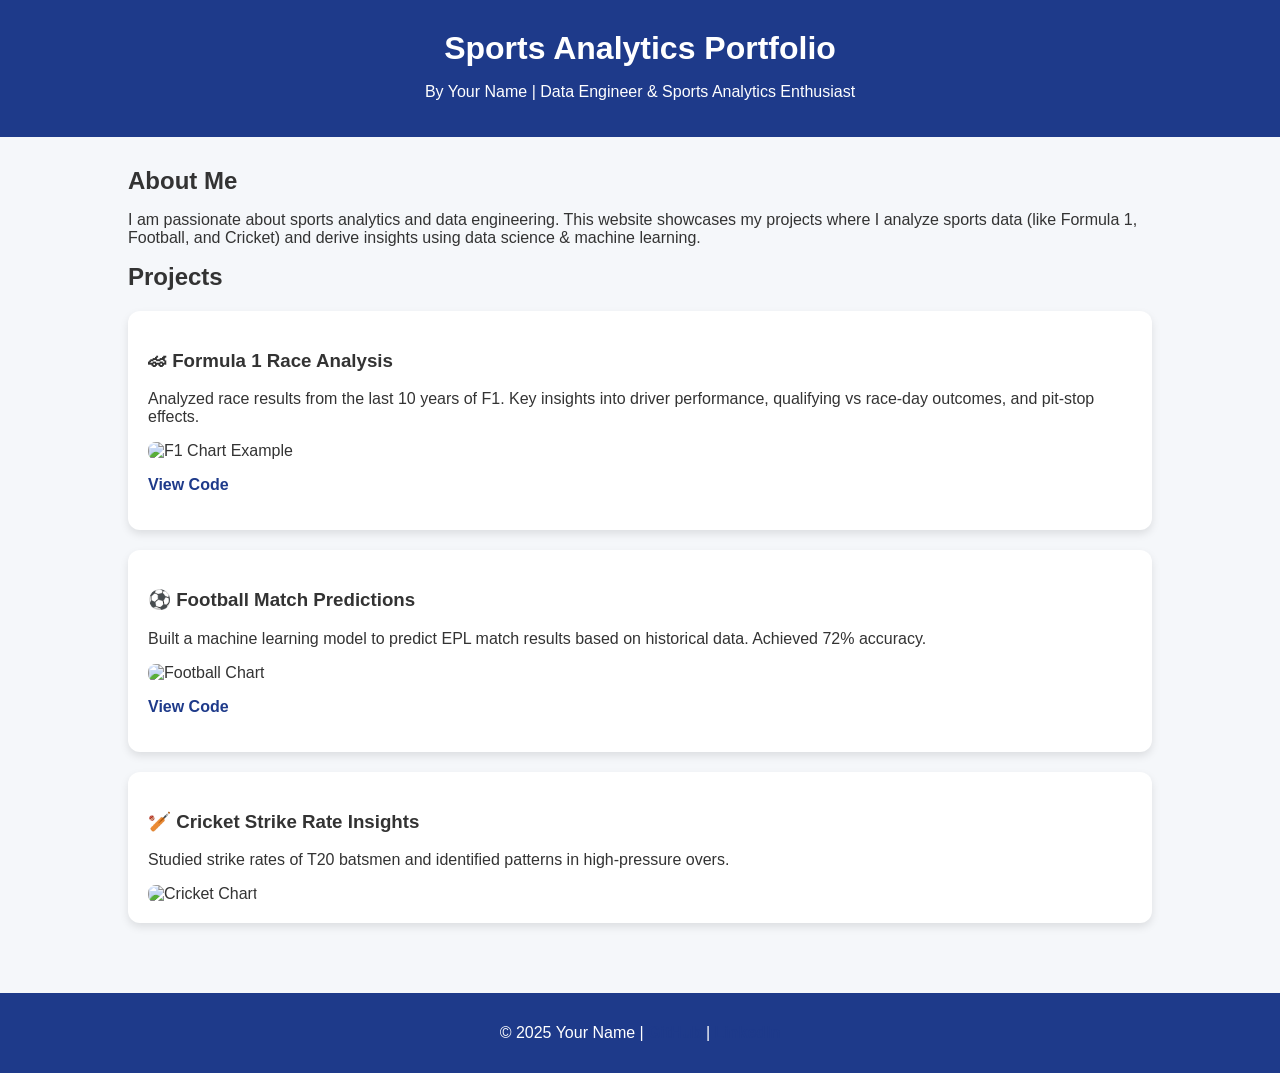
==== index.html @ cd53dec7 "Initial website" ====
<!DOCTYPE html>
<html lang="en">
<head>
  <meta charset="UTF-8">
  <meta name="viewport" content="width=device-width, initial-scale=1.0">
  <title>Sports Analytics Portfolio</title>
  <style>
    body {
      font-family: Arial, sans-serif;
      margin: 0; padding: 0;
      background-color: #f5f7fa;
      color: #333;
    }
    header {
      background: #1e3a8a;
      color: white;
      padding: 20px;
      text-align: center;
    }
    h1, h2 {
      margin: 10px 0;
    }
    .container {
      width: 80%;
      margin: auto;
      padding: 20px;
    }
    .project {
      background: white;
      margin: 20px 0;
      padding: 20px;
      border-radius: 12px;
      box-shadow: 0 4px 8px rgba(0,0,0,0.1);
    }
    .project img {
      max-width: 100%;
      border-radius: 8px;
    }
    footer {
      background: #1e3a8a;
      color: white;
      text-align: center;
      padding: 15px;
      margin-top: 30px;
    }
    a {
      color: #1e3a8a;
      text-decoration: none;
      font-weight: bold;
    }
    a:hover {
      text-decoration: underline;
    }
  </style>
</head>
<body>
  <header>
    <h1>Sports Analytics Portfolio</h1>
    <p>By Your Name | Data Engineer & Sports Analytics Enthusiast</p>
  </header>

  <div class="container">
    <h2>About Me</h2>
    <p>
      I am passionate about sports analytics and data engineering. 
      This website showcases my projects where I analyze sports data (like Formula 1, Football, and Cricket) 
      and derive insights using data science & machine learning.
    </p>

    <h2>Projects</h2>

    <div class="project">
      <h3>🏎 Formula 1 Race Analysis</h3>
      <p>Analyzed race results from the last 10 years of F1. Key insights into driver performance, qualifying vs race-day outcomes, and pit-stop effects.</p>
      <img src="assets/f1_chart.png" alt="F1 Chart Example">
      <p><a href="https://github.com/your-username/f1-analysis">View Code</a></p>
    </div>

    <div class="project">
      <h3>⚽ Football Match Predictions</h3>
      <p>Built a machine learning model to predict EPL match results based on historical data. Achieved 72% accuracy.</p>
      <img src="assets/football_chart.png" alt="Football Chart">
      <p><a href="https://github.com/your-username/football-prediction">View Code</a></p>
    </div>

    <div class="project">
      <h3>🏏 Cricket Strike Rate Insights</h3>
      <p>Studied strike rates of T20 batsmen and identified patterns in high-pressure overs.</p>
      <img src="assets/cricket_chart.png" alt="Cricket Chart">
    </div>
  </div>

  <footer>
    <p>© 2025 Your Name | <a href="https://github.com/your-username">GitHub</a> | <a href="https://linkedin.com/in/your-linkedin">LinkedIn</a></p>
  </footer>
</body>
</html>
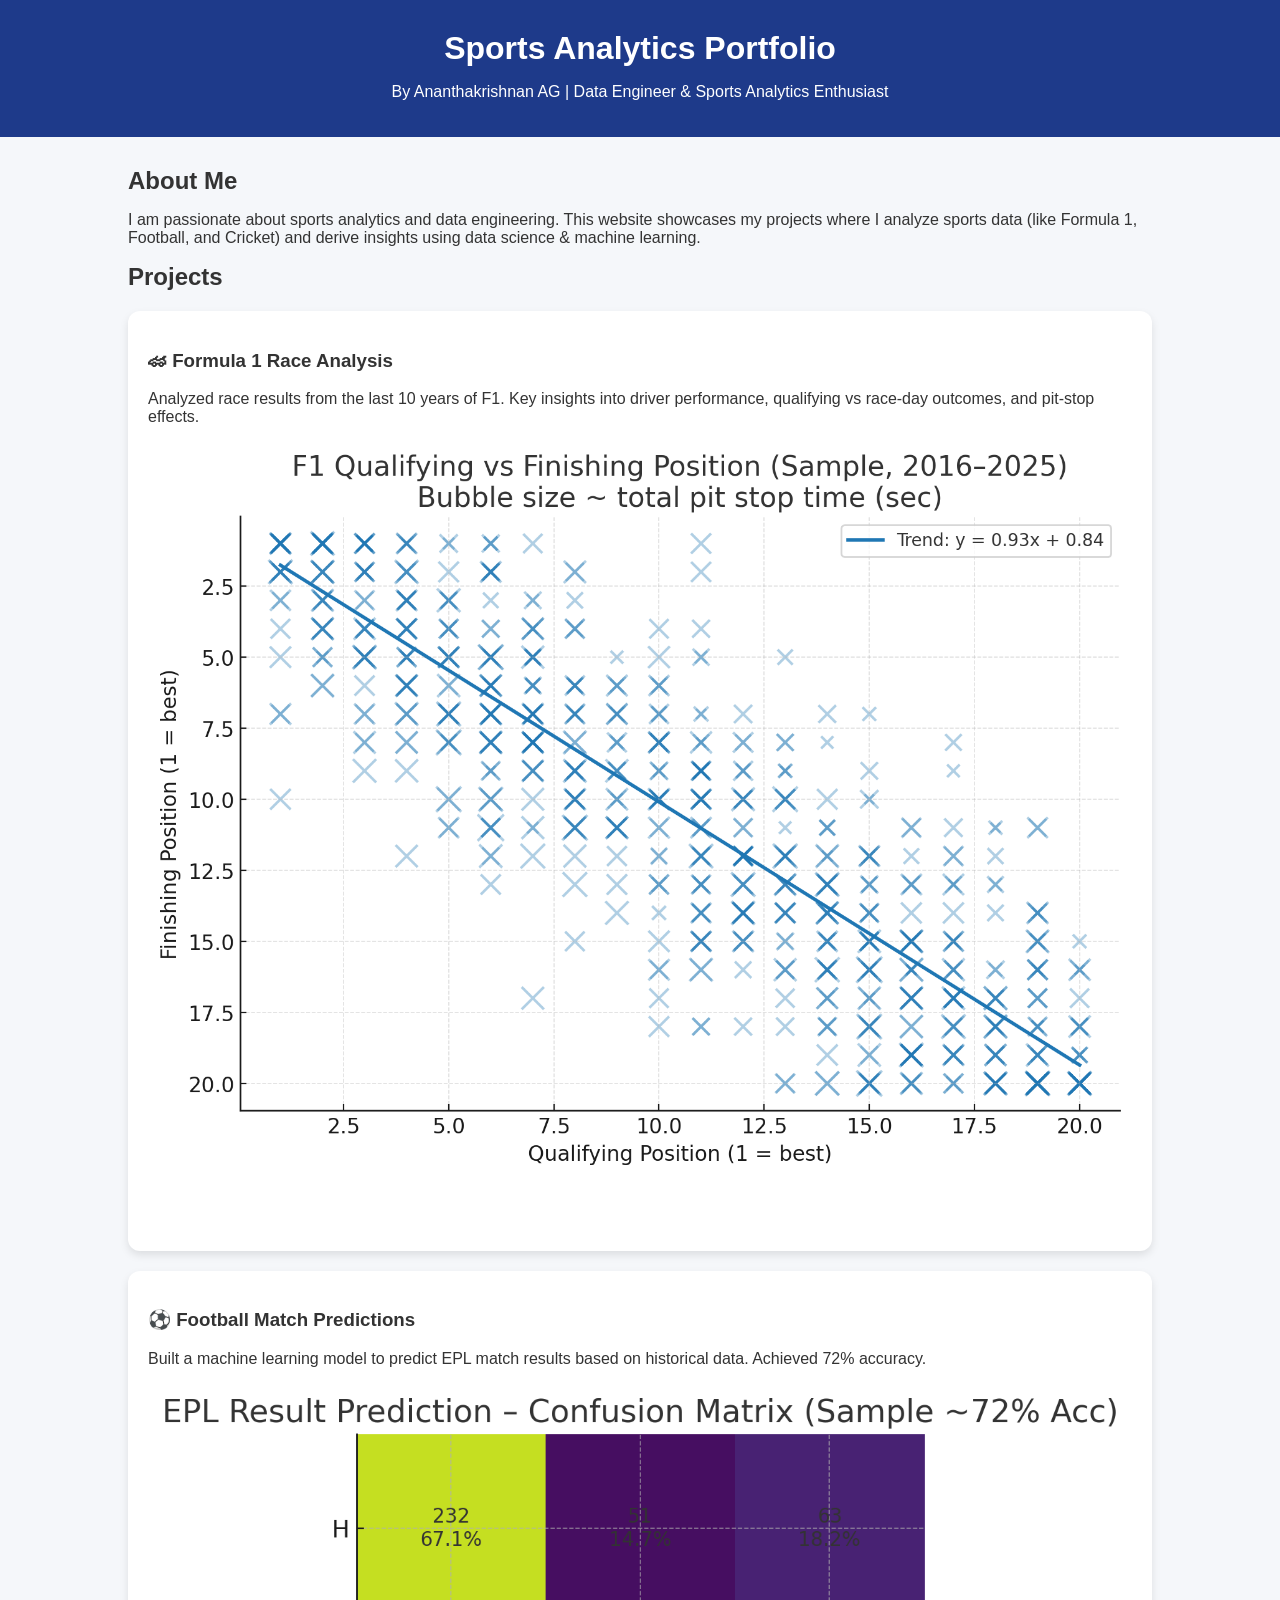
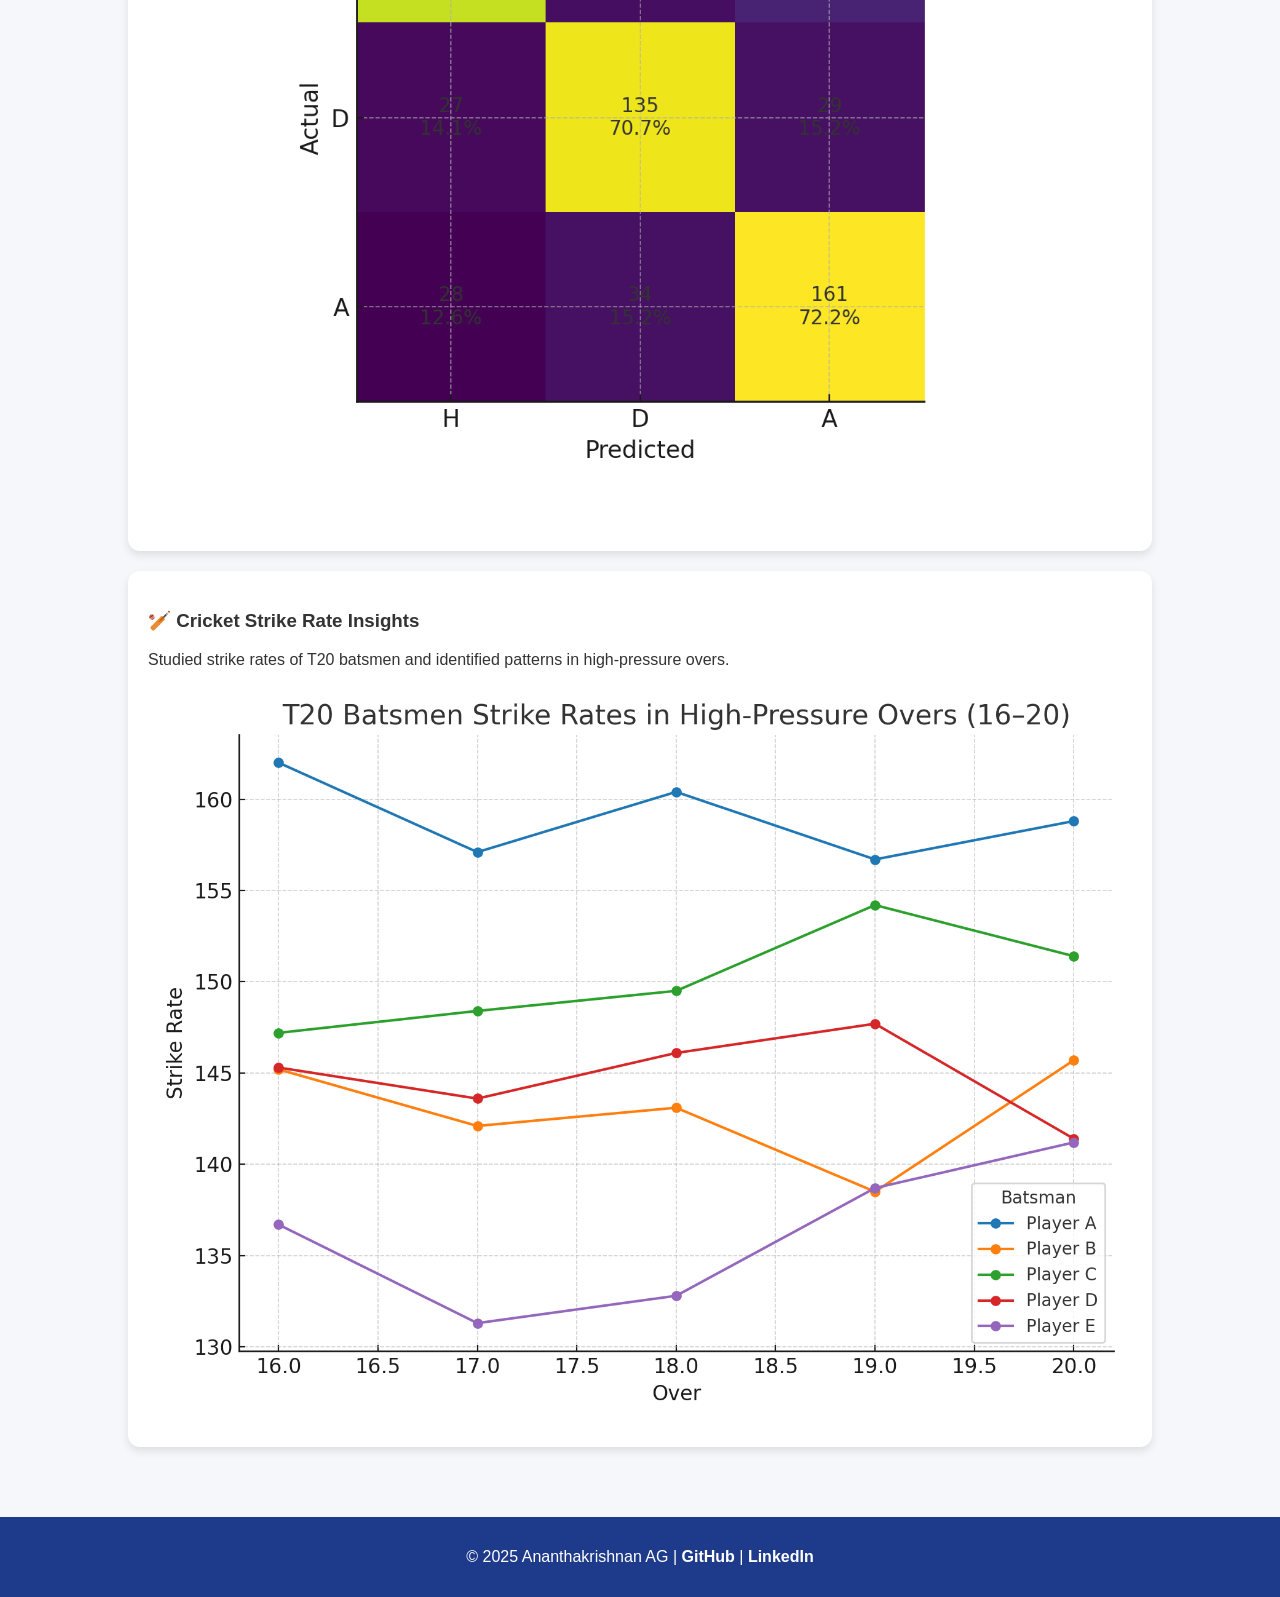
==== commit de6dc1e0: "Updated index.html with white links added images in asset folder" ====
--- a/index.html
+++ b/index.html
@@ -51,12 +51,22 @@
     a:hover {
       text-decoration: underline;
     }
+
+    a {
+      color: white;
+      text-decoration: none;
+    }
+
+    a:hover {
+      color: #FFD700; /* gold hover */
+      text-decoration: underline;
+    }
   </style>
 </head>
 <body>
   <header>
     <h1>Sports Analytics Portfolio</h1>
-    <p>By Your Name | Data Engineer & Sports Analytics Enthusiast</p>
+    <p>By Ananthakrishnan AG | Data Engineer & Sports Analytics Enthusiast</p>
   </header>
 
   <div class="container">
@@ -90,8 +100,12 @@
     </div>
   </div>
 
+
+
+
+
   <footer>
-    <p>© 2025 Your Name | <a href="https://github.com/your-username">GitHub</a> | <a href="https://linkedin.com/in/your-linkedin">LinkedIn</a></p>
+    <p>© 2025 Ananthakrishnan AG | <a href="https://github.com/AnanthakrishnanAG/analytics-portfolio-website">GitHub</a> | <a href="linkedin.com/in/agananth">LinkedIn</a></p>
   </footer>
 </body>
 </html>
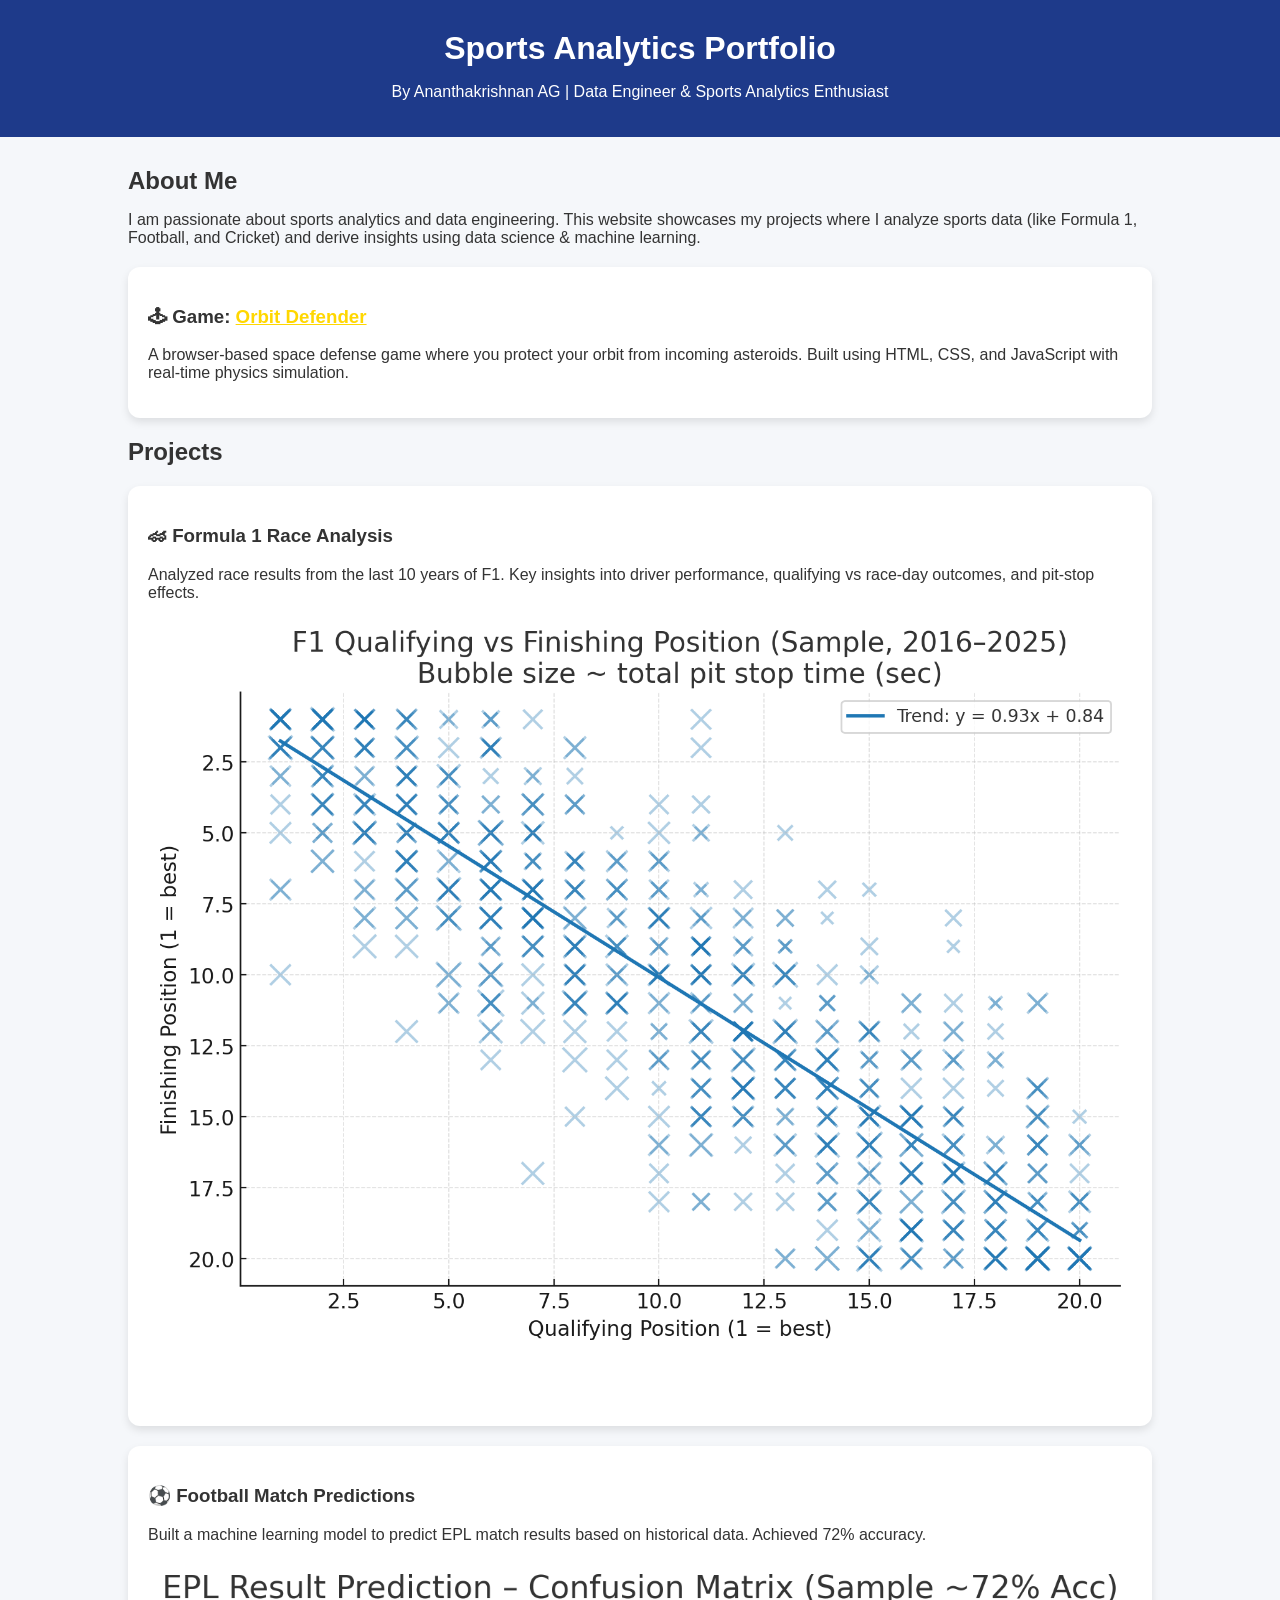
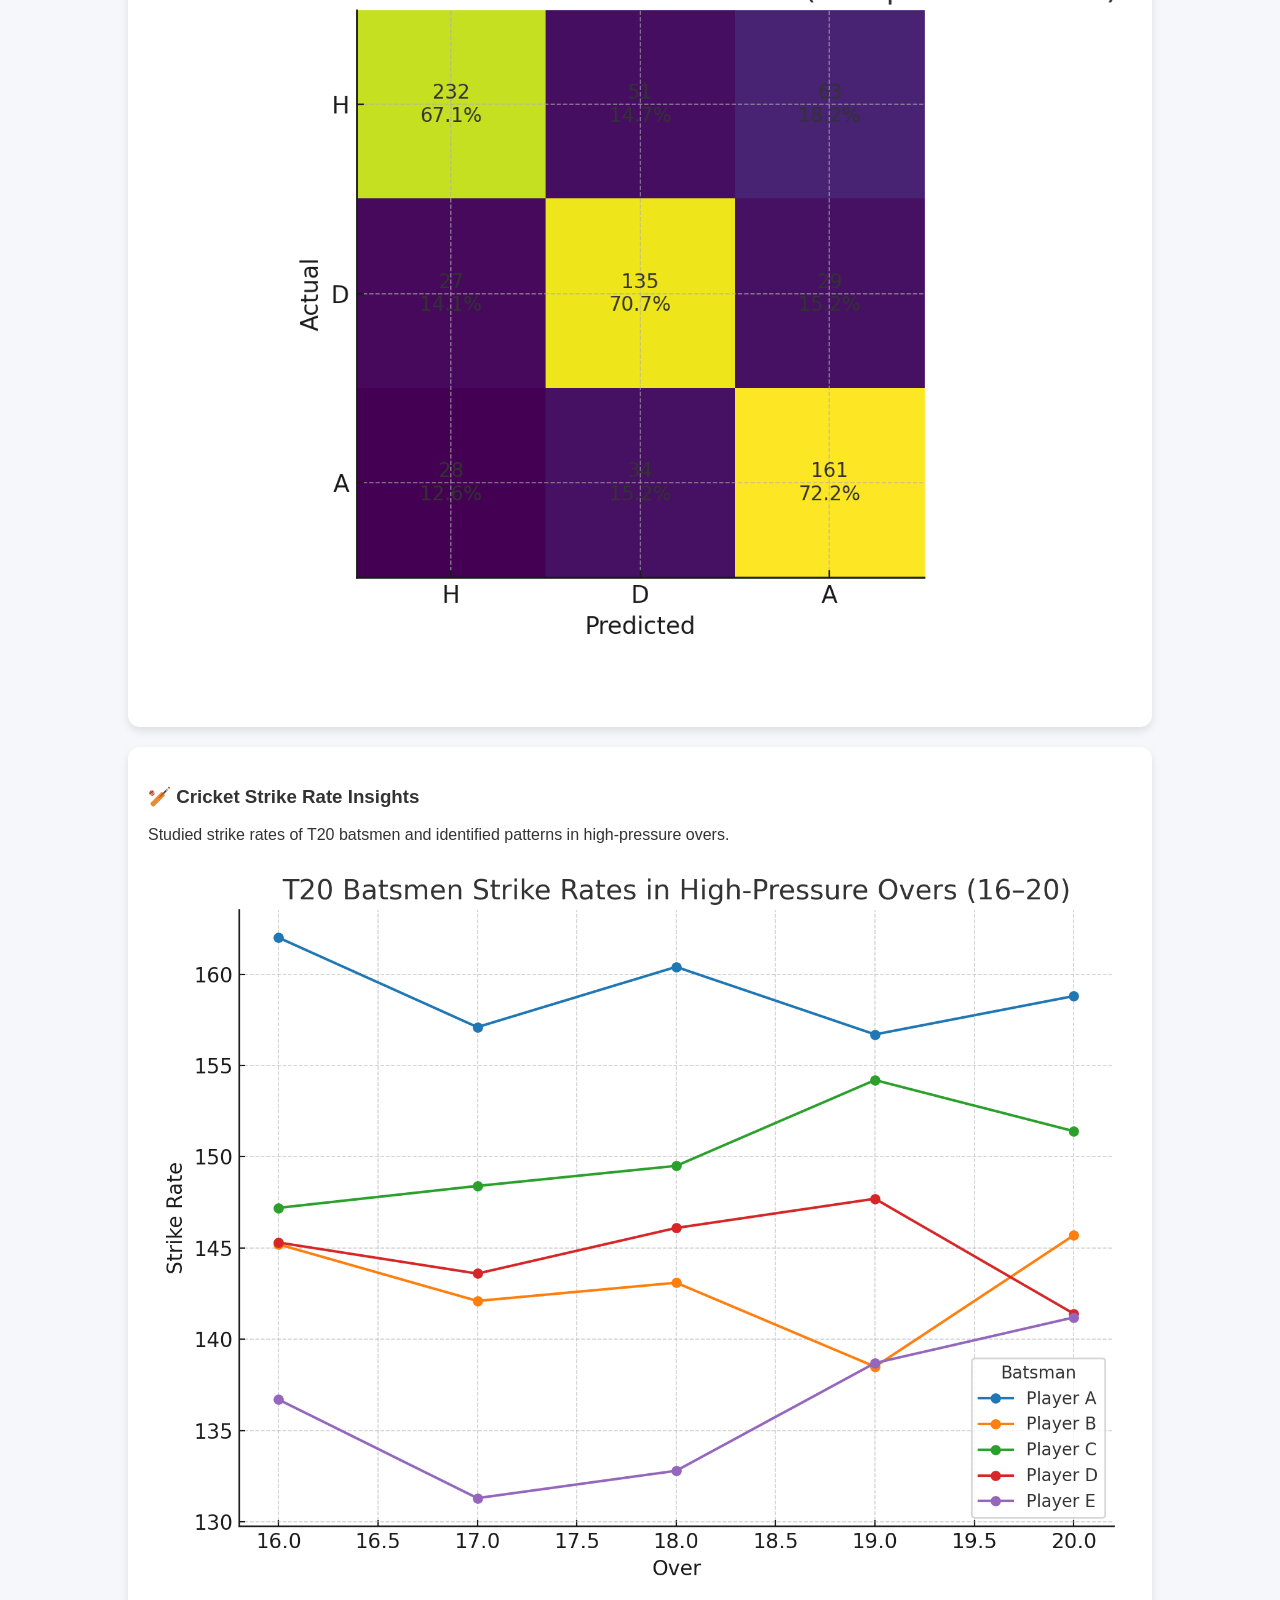
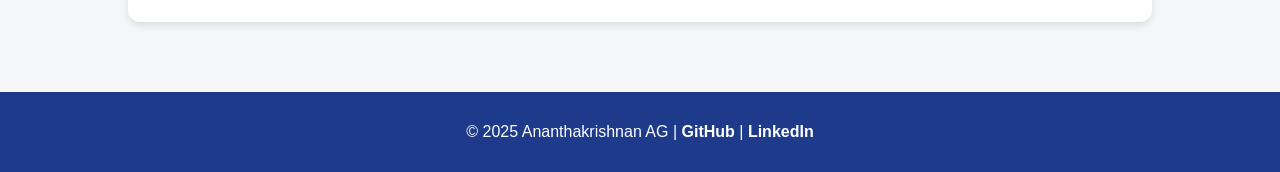
==== commit 40fb01a1: "orbit_defender game added" ====
--- a/index.html
+++ b/index.html
@@ -4,64 +4,7 @@
   <meta charset="UTF-8">
   <meta name="viewport" content="width=device-width, initial-scale=1.0">
   <title>Sports Analytics Portfolio</title>
-  <style>
-    body {
-      font-family: Arial, sans-serif;
-      margin: 0; padding: 0;
-      background-color: #f5f7fa;
-      color: #333;
-    }
-    header {
-      background: #1e3a8a;
-      color: white;
-      padding: 20px;
-      text-align: center;
-    }
-    h1, h2 {
-      margin: 10px 0;
-    }
-    .container {
-      width: 80%;
-      margin: auto;
-      padding: 20px;
-    }
-    .project {
-      background: white;
-      margin: 20px 0;
-      padding: 20px;
-      border-radius: 12px;
-      box-shadow: 0 4px 8px rgba(0,0,0,0.1);
-    }
-    .project img {
-      max-width: 100%;
-      border-radius: 8px;
-    }
-    footer {
-      background: #1e3a8a;
-      color: white;
-      text-align: center;
-      padding: 15px;
-      margin-top: 30px;
-    }
-    a {
-      color: #1e3a8a;
-      text-decoration: none;
-      font-weight: bold;
-    }
-    a:hover {
-      text-decoration: underline;
-    }
-
-    a {
-      color: white;
-      text-decoration: none;
-    }
-
-    a:hover {
-      color: #FFD700; /* gold hover */
-      text-decoration: underline;
-    }
-  </style>
+<link rel="stylesheet" href="css/main.css">
 </head>
 <body>
   <header>
@@ -77,6 +20,13 @@
       and derive insights using data science & machine learning.
     </p>
 
+<div class="project">
+  <h3>🕹 Game: <a href="orbit_defender.html" class="game-link">Orbit Defender</a></h3>
+  <p>
+    A browser-based space defense game where you protect your orbit from incoming asteroids. 
+    Built using HTML, CSS, and JavaScript with real-time physics simulation.
+  </p>
+</div>
     <h2>Projects</h2>
 
     <div class="project">
--- a/css/main.css
+++ b/css/main.css
@@ -0,0 +1,67 @@
+    body {
+      font-family: Arial, sans-serif;
+      margin: 0; padding: 0;
+      background-color: #f5f7fa;
+      color: #333;
+    }
+    header {
+      background: #1e3a8a;
+      color: white;
+      padding: 20px;
+      text-align: center;
+    }
+    h1, h2 {
+      margin: 10px 0;
+    }
+    .container {
+      width: 80%;
+      margin: auto;
+      padding: 20px;
+    }
+    .project {
+      background: white;
+      margin: 20px 0;
+      padding: 20px;
+      border-radius: 12px;
+      box-shadow: 0 4px 8px rgba(0,0,0,0.1);
+    }
+    .project img {
+      max-width: 100%;
+      border-radius: 8px;
+    }
+    footer {
+      background: #1e3a8a;
+      color: white;
+      text-align: center;
+      padding: 15px;
+      margin-top: 30px;
+    }
+    a {
+      color: #1e3a8a;
+      text-decoration: none;
+      font-weight: bold;
+    }
+    a:hover {
+      text-decoration: underline;
+    }
+
+    a {
+      color: white;
+      text-decoration: none;
+    }
+
+    a:hover {
+      color: #FFD700; /* gold hover */
+      text-decoration: underline;
+    }
+
+/* Game section link styling */
+.game-link {
+  color: #FFD700; /* gold color to stand out */
+  text-decoration: underline;
+}
+
+.game-link:hover {
+  color: #00FFCC; /* bright teal on hover */
+  text-shadow: 0 0 5px #00FFCC;
+}
